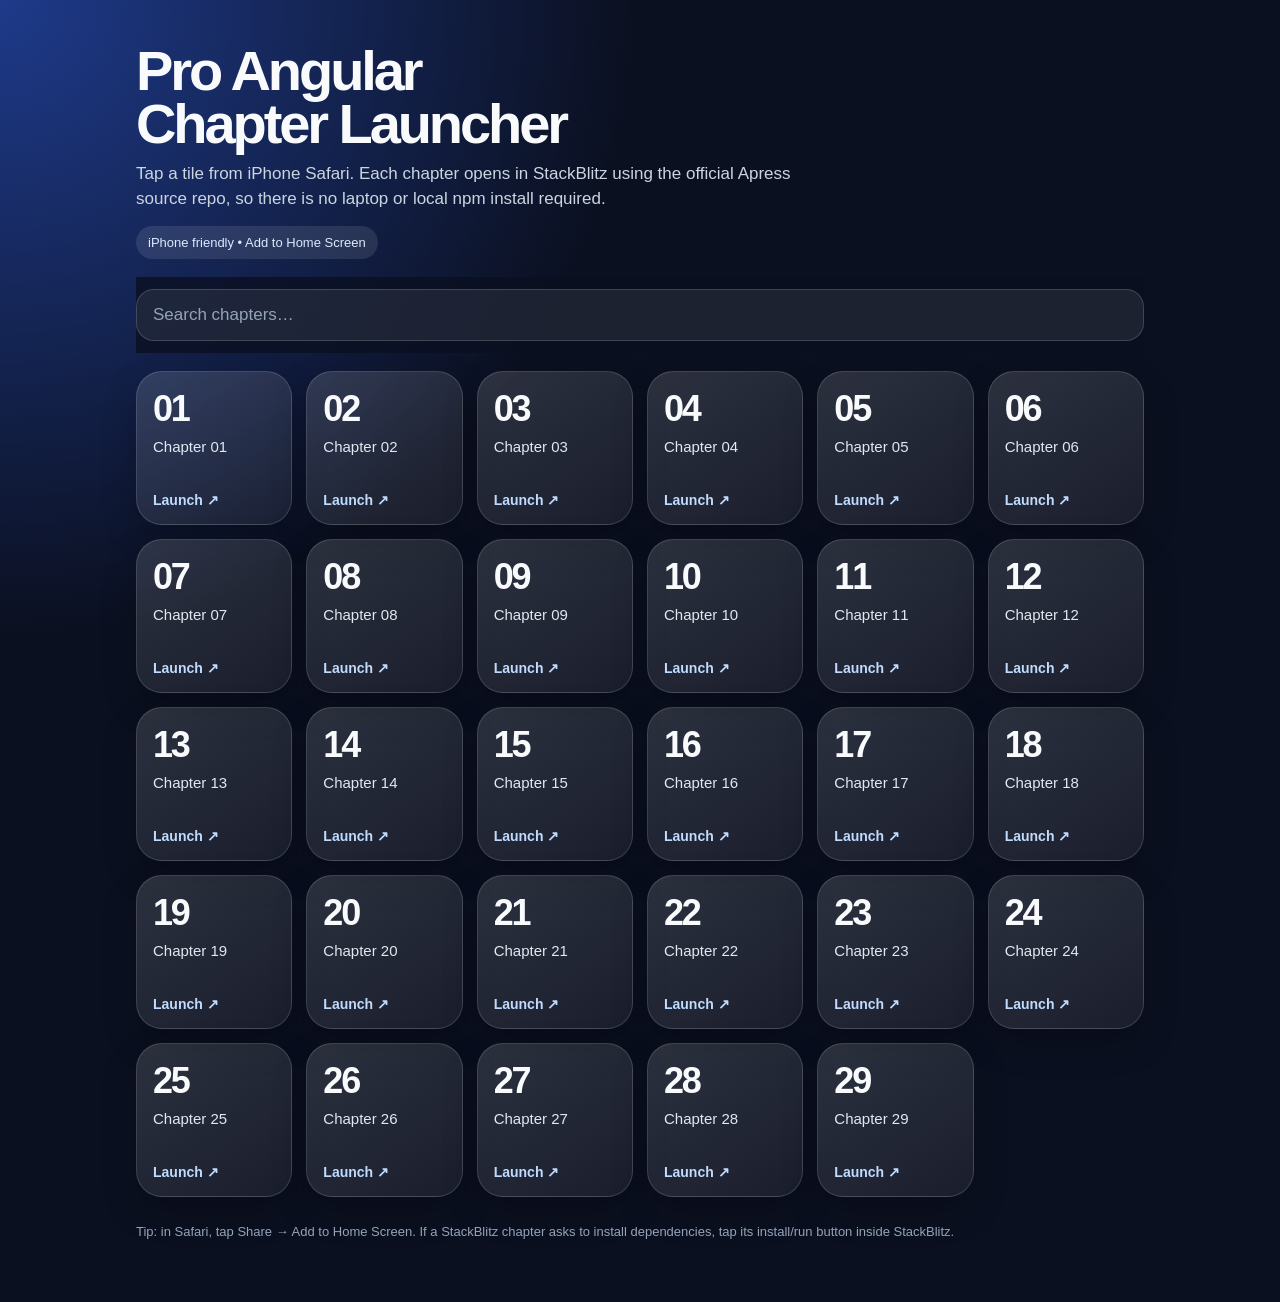
==== index.html @ 1051720e "Add iPhone-friendly Pro Angular chapter launcher" ====
<!doctype html>
<html lang="en">
<head>
  <meta charset="utf-8" />
  <meta name="viewport" content="width=device-width, initial-scale=1, viewport-fit=cover" />
  <meta name="theme-color" content="#111827" />
  <link rel="manifest" href="manifest.webmanifest" />
  <title>Pro Angular Chapter Launcher</title>
  <style>
    :root { color-scheme: dark; font-family: -apple-system, BlinkMacSystemFont, "Segoe UI", sans-serif; background: #0b1020; color: #f8fafc; }
    * { box-sizing: border-box; }
    body { margin: 0; min-height: 100vh; background: radial-gradient(circle at top left, #1e3a8a, transparent 35%), #0b1020; }
    .shell { max-width: 1040px; margin: 0 auto; padding: 24px 16px 48px; }
    .hero { padding: 20px 0 18px; }
    h1 { font-size: clamp(32px, 8vw, 56px); line-height: 0.95; margin: 0 0 12px; letter-spacing: -0.055em; }
    .sub { color: #cbd5e1; font-size: 17px; line-height: 1.45; max-width: 680px; margin: 0; }
    .toolbar { position: sticky; top: 0; z-index: 5; padding: 12px 0; backdrop-filter: blur(18px); background: rgba(11,16,32,0.78); }
    input { width: 100%; border: 1px solid rgba(255,255,255,.16); border-radius: 18px; padding: 15px 16px; font-size: 17px; background: rgba(255,255,255,.08); color: #fff; outline: none; }
    input::placeholder { color: #94a3b8; }
    .grid { display: grid; gap: 14px; grid-template-columns: repeat(auto-fit, minmax(150px, 1fr)); margin-top: 18px; }
    .tile { min-height: 154px; display: flex; flex-direction: column; justify-content: space-between; padding: 16px; border-radius: 26px; background: linear-gradient(145deg, rgba(255,255,255,.14), rgba(255,255,255,.06)); border: 1px solid rgba(255,255,255,.15); color: inherit; text-decoration: none; box-shadow: 0 14px 35px rgba(0,0,0,.22); touch-action: manipulation; }
    .tile:active { transform: scale(.985); }
    .num { font-size: 36px; font-weight: 800; letter-spacing: -0.06em; }
    .title { font-size: 15px; color: #e2e8f0; line-height: 1.25; margin-top: 8px; }
    .launch { display: inline-flex; align-items: center; gap: 6px; color: #bfdbfe; font-weight: 700; font-size: 14px; }
    .footer { margin-top: 26px; color: #94a3b8; font-size: 13px; line-height: 1.4; }
    .pill { display: inline-block; margin-top: 14px; padding: 9px 12px; border-radius: 999px; background: rgba(255,255,255,.1); color: #dbeafe; font-size: 13px; }
  </style>
</head>
<body>
  <main class="shell">
    <section class="hero">
      <h1>Pro Angular<br/>Chapter Launcher</h1>
      <p class="sub">Tap a tile from iPhone Safari. Each chapter opens in StackBlitz using the official Apress source repo, so there is no laptop or local npm install required.</p>
      <span class="pill">iPhone friendly • Add to Home Screen</span>
    </section>
    <div class="toolbar">
      <input id="search" placeholder="Search chapters…" autocomplete="off" />
    </div>
    <section id="grid" class="grid" aria-label="Chapter tiles"></section>
    <p class="footer">Tip: in Safari, tap Share → Add to Home Screen. If a StackBlitz chapter asks to install dependencies, tap its install/run button inside StackBlitz.</p>
  </main>
  <script>
    const chapters = Array.from({ length: 29 }, (_, i) => {
      const n = String(i + 1).padStart(2, '0');
      return {
        n,
        title: `Chapter ${n}`,
        url: `https://stackblitz.com/github/Apress/pro-angular-5ed/tree/main/${n}`
      };
    });

    const grid = document.getElementById('grid');
    const search = document.getElementById('search');

    function render(filter = '') {
      const q = filter.trim().toLowerCase();
      grid.innerHTML = '';
      chapters
        .filter(c => !q || c.title.toLowerCase().includes(q) || c.n.includes(q))
        .forEach(c => {
          const a = document.createElement('a');
          a.className = 'tile';
          a.href = c.url;
          a.target = '_blank';
          a.rel = 'noopener noreferrer';
          a.innerHTML = `<div><div class="num">${c.n}</div><div class="title">${c.title}</div></div><div class="launch">Launch ↗</div>`;
          grid.appendChild(a);
        });
    }

    search.addEventListener('input', e => render(e.target.value));
    render();

    if ('serviceWorker' in navigator) {
      navigator.serviceWorker.register('./sw.js').catch(() => {});
    }
  </script>
</body>
</html>
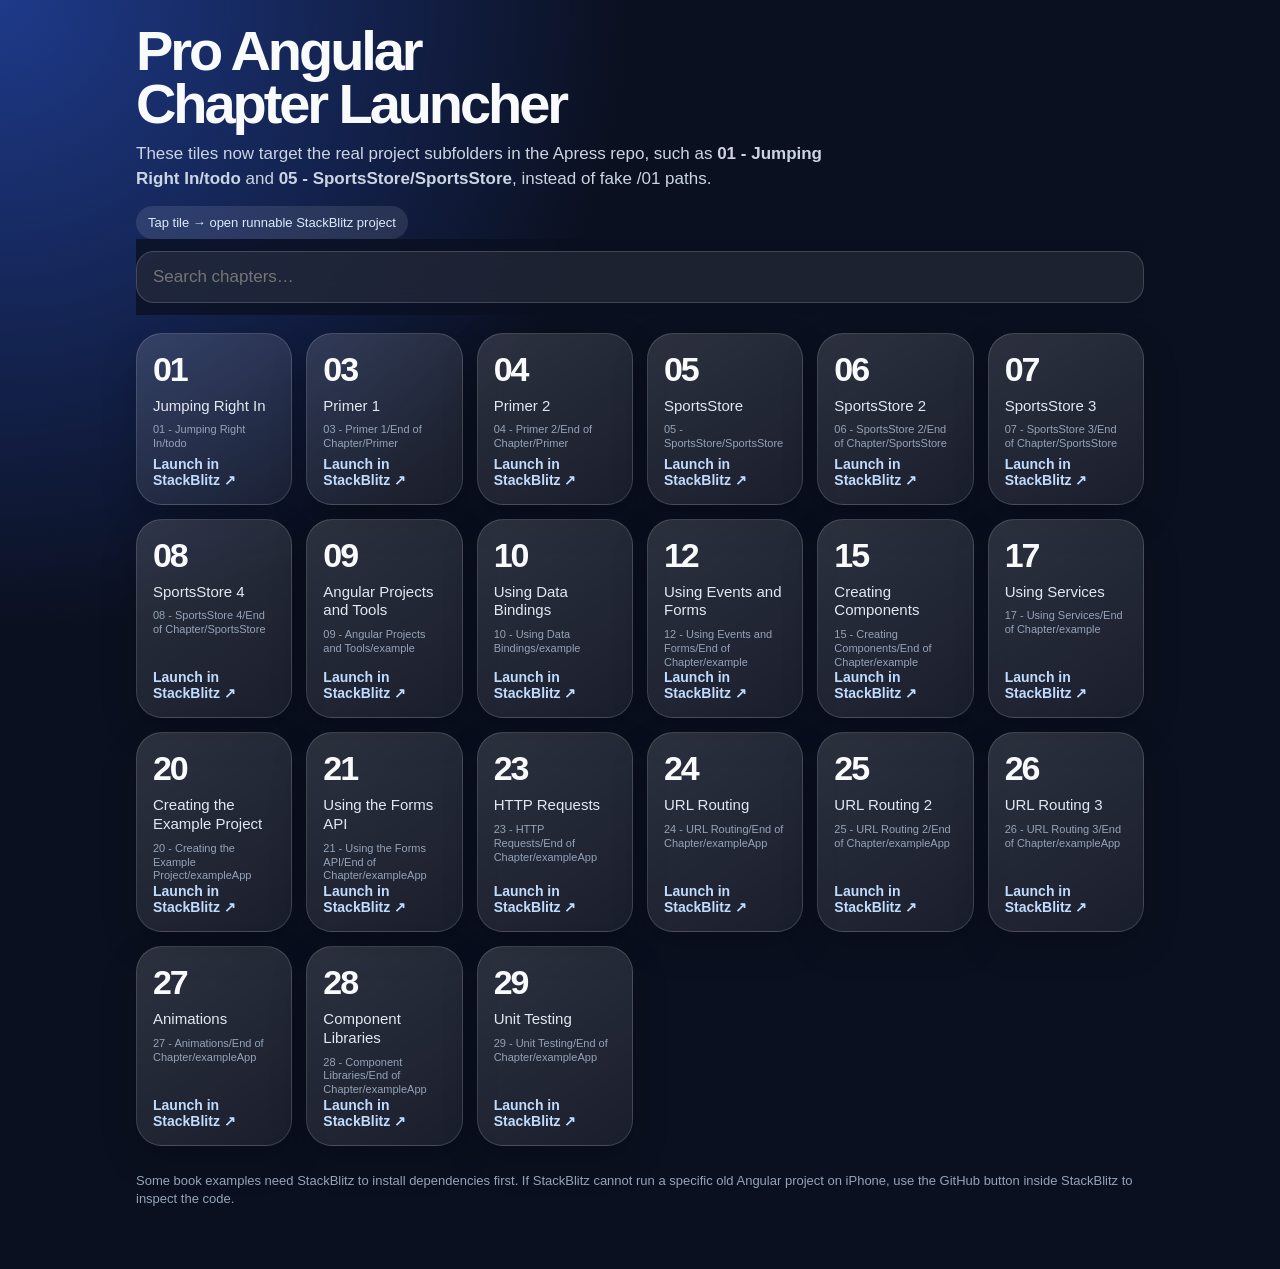
==== commit f2193353: "Point launcher tiles at real Apress chapter project folders" ====
--- a/index.html
+++ b/index.html
@@ -7,74 +7,69 @@
   <link rel="manifest" href="manifest.webmanifest" />
   <title>Pro Angular Chapter Launcher</title>
   <style>
-    :root { color-scheme: dark; font-family: -apple-system, BlinkMacSystemFont, "Segoe UI", sans-serif; background: #0b1020; color: #f8fafc; }
-    * { box-sizing: border-box; }
-    body { margin: 0; min-height: 100vh; background: radial-gradient(circle at top left, #1e3a8a, transparent 35%), #0b1020; }
-    .shell { max-width: 1040px; margin: 0 auto; padding: 24px 16px 48px; }
-    .hero { padding: 20px 0 18px; }
-    h1 { font-size: clamp(32px, 8vw, 56px); line-height: 0.95; margin: 0 0 12px; letter-spacing: -0.055em; }
-    .sub { color: #cbd5e1; font-size: 17px; line-height: 1.45; max-width: 680px; margin: 0; }
-    .toolbar { position: sticky; top: 0; z-index: 5; padding: 12px 0; backdrop-filter: blur(18px); background: rgba(11,16,32,0.78); }
-    input { width: 100%; border: 1px solid rgba(255,255,255,.16); border-radius: 18px; padding: 15px 16px; font-size: 17px; background: rgba(255,255,255,.08); color: #fff; outline: none; }
-    input::placeholder { color: #94a3b8; }
-    .grid { display: grid; gap: 14px; grid-template-columns: repeat(auto-fit, minmax(150px, 1fr)); margin-top: 18px; }
-    .tile { min-height: 154px; display: flex; flex-direction: column; justify-content: space-between; padding: 16px; border-radius: 26px; background: linear-gradient(145deg, rgba(255,255,255,.14), rgba(255,255,255,.06)); border: 1px solid rgba(255,255,255,.15); color: inherit; text-decoration: none; box-shadow: 0 14px 35px rgba(0,0,0,.22); touch-action: manipulation; }
-    .tile:active { transform: scale(.985); }
-    .num { font-size: 36px; font-weight: 800; letter-spacing: -0.06em; }
-    .title { font-size: 15px; color: #e2e8f0; line-height: 1.25; margin-top: 8px; }
-    .launch { display: inline-flex; align-items: center; gap: 6px; color: #bfdbfe; font-weight: 700; font-size: 14px; }
-    .footer { margin-top: 26px; color: #94a3b8; font-size: 13px; line-height: 1.4; }
-    .pill { display: inline-block; margin-top: 14px; padding: 9px 12px; border-radius: 999px; background: rgba(255,255,255,.1); color: #dbeafe; font-size: 13px; }
+    :root { color-scheme: dark; font-family: -apple-system,BlinkMacSystemFont,"Segoe UI",sans-serif; background:#0b1020; color:#f8fafc; }
+    * { box-sizing:border-box; } body { margin:0; min-height:100vh; background:radial-gradient(circle at top left,#1e3a8a,transparent 35%),#0b1020; }
+    .shell { max-width:1040px; margin:0 auto; padding:24px 16px 48px; } h1 { font-size:clamp(32px,8vw,56px); line-height:.95; margin:0 0 12px; letter-spacing:-.055em; }
+    .sub { color:#cbd5e1; font-size:17px; line-height:1.45; max-width:720px; margin:0; } .pill { display:inline-block; margin-top:14px; padding:9px 12px; border-radius:999px; background:rgba(255,255,255,.1); color:#dbeafe; font-size:13px; }
+    .toolbar { position:sticky; top:0; z-index:5; padding:12px 0; backdrop-filter:blur(18px); background:rgba(11,16,32,.78); }
+    input { width:100%; border:1px solid rgba(255,255,255,.16); border-radius:18px; padding:15px 16px; font-size:17px; background:rgba(255,255,255,.08); color:#fff; outline:none; }
+    .grid { display:grid; gap:14px; grid-template-columns:repeat(auto-fit,minmax(155px,1fr)); margin-top:18px; }
+    .tile { min-height:172px; display:flex; flex-direction:column; justify-content:space-between; padding:16px; border-radius:26px; background:linear-gradient(145deg,rgba(255,255,255,.14),rgba(255,255,255,.06)); border:1px solid rgba(255,255,255,.15); color:inherit; text-decoration:none; box-shadow:0 14px 35px rgba(0,0,0,.22); touch-action:manipulation; }
+    .tile:active { transform:scale(.985); } .num { font-size:34px; font-weight:800; letter-spacing:-.06em; } .title { font-size:15px; color:#e2e8f0; line-height:1.25; margin-top:8px; }
+    .path { color:#94a3b8; font-size:11px; line-height:1.25; margin-top:8px; word-break:break-word; } .launch { color:#bfdbfe; font-weight:800; font-size:14px; } .footer { margin-top:26px; color:#94a3b8; font-size:13px; line-height:1.4; }
   </style>
 </head>
 <body>
   <main class="shell">
     <section class="hero">
       <h1>Pro Angular<br/>Chapter Launcher</h1>
-      <p class="sub">Tap a tile from iPhone Safari. Each chapter opens in StackBlitz using the official Apress source repo, so there is no laptop or local npm install required.</p>
-      <span class="pill">iPhone friendly • Add to Home Screen</span>
+      <p class="sub">These tiles now target the real project subfolders in the Apress repo, such as <b>01 - Jumping Right In/todo</b> and <b>05 - SportsStore/SportsStore</b>, instead of fake /01 paths.</p>
+      <span class="pill">Tap tile → open runnable StackBlitz project</span>
     </section>
-    <div class="toolbar">
-      <input id="search" placeholder="Search chapters…" autocomplete="off" />
-    </div>
+    <div class="toolbar"><input id="search" placeholder="Search chapters…" autocomplete="off" /></div>
     <section id="grid" class="grid" aria-label="Chapter tiles"></section>
-    <p class="footer">Tip: in Safari, tap Share → Add to Home Screen. If a StackBlitz chapter asks to install dependencies, tap its install/run button inside StackBlitz.</p>
+    <p class="footer">Some book examples need StackBlitz to install dependencies first. If StackBlitz cannot run a specific old Angular project on iPhone, use the GitHub button inside StackBlitz to inspect the code.</p>
   </main>
   <script>
-    const chapters = Array.from({ length: 29 }, (_, i) => {
-      const n = String(i + 1).padStart(2, '0');
-      return {
-        n,
-        title: `Chapter ${n}`,
-        url: `https://stackblitz.com/github/Apress/pro-angular-5ed/tree/main/${n}`
-      };
-    });
+    const repo = 'https://stackblitz.com/github/Apress/pro-angular-5ed/tree/main/';
+    const chapters = [
+      ['01','Jumping Right In','01 - Jumping Right In/todo'],
+      ['03','Primer 1','03 - Primer 1/End of Chapter/Primer'],
+      ['04','Primer 2','04 - Primer 2/End of Chapter/Primer'],
+      ['05','SportsStore','05 - SportsStore/SportsStore'],
+      ['06','SportsStore 2','06 - SportsStore 2/End of Chapter/SportsStore'],
+      ['07','SportsStore 3','07 - SportsStore 3/End of Chapter/SportsStore'],
+      ['08','SportsStore 4','08 - SportsStore 4/End of Chapter/SportsStore'],
+      ['09','Angular Projects and Tools','09  - Angular Projects and Tools/example'],
+      ['10','Using Data Bindings','10  - Using Data Bindings/example'],
+      ['12','Using Events and Forms','12 - Using Events and Forms/End of Chapter/example'],
+      ['15','Creating Components','15 - Creating Components/End of Chapter/example'],
+      ['17','Using Services','17 - Using Services/End of Chapter/example'],
+      ['20','Creating the Example Project','20 - Creating the Example Project/exampleApp'],
+      ['21','Using the Forms API','21 - Using the Forms API/End of Chapter/exampleApp'],
+      ['23','HTTP Requests','23 - HTTP Requests/End of Chapter/exampleApp'],
+      ['24','URL Routing','24 - URL Routing/End of Chapter/exampleApp'],
+      ['25','URL Routing 2','25 - URL Routing 2/End of Chapter/exampleApp'],
+      ['26','URL Routing 3','26 - URL Routing 3/End of Chapter/exampleApp'],
+      ['27','Animations','27 - Animations/End of Chapter/exampleApp'],
+      ['28','Component Libraries','28 - Component Libraries/End of Chapter/exampleApp'],
+      ['29','Unit Testing','29 - Unit Testing/End of Chapter/exampleApp']
+    ].map(([n,title,path]) => ({ n, title, path, url: repo + path.split('/').map(encodeURIComponent).join('/') }));
 
     const grid = document.getElementById('grid');
     const search = document.getElementById('search');
-
     function render(filter = '') {
       const q = filter.trim().toLowerCase();
       grid.innerHTML = '';
-      chapters
-        .filter(c => !q || c.title.toLowerCase().includes(q) || c.n.includes(q))
-        .forEach(c => {
-          const a = document.createElement('a');
-          a.className = 'tile';
-          a.href = c.url;
-          a.target = '_blank';
-          a.rel = 'noopener noreferrer';
-          a.innerHTML = `<div><div class="num">${c.n}</div><div class="title">${c.title}</div></div><div class="launch">Launch ↗</div>`;
-          grid.appendChild(a);
-        });
+      chapters.filter(c => !q || `${c.n} ${c.title} ${c.path}`.toLowerCase().includes(q)).forEach(c => {
+        const a = document.createElement('a');
+        a.className = 'tile'; a.href = c.url; a.target = '_blank'; a.rel = 'noopener noreferrer';
+        a.innerHTML = `<div><div class="num">${c.n}</div><div class="title">${c.title}</div><div class="path">${c.path}</div></div><div class="launch">Launch in StackBlitz ↗</div>`;
+        grid.appendChild(a);
+      });
     }
-
-    search.addEventListener('input', e => render(e.target.value));
-    render();
-
-    if ('serviceWorker' in navigator) {
-      navigator.serviceWorker.register('./sw.js').catch(() => {});
-    }
+    search.addEventListener('input', e => render(e.target.value)); render();
+    if ('serviceWorker' in navigator) navigator.serviceWorker.register('./sw.js').catch(() => {});
   </script>
 </body>
 </html>
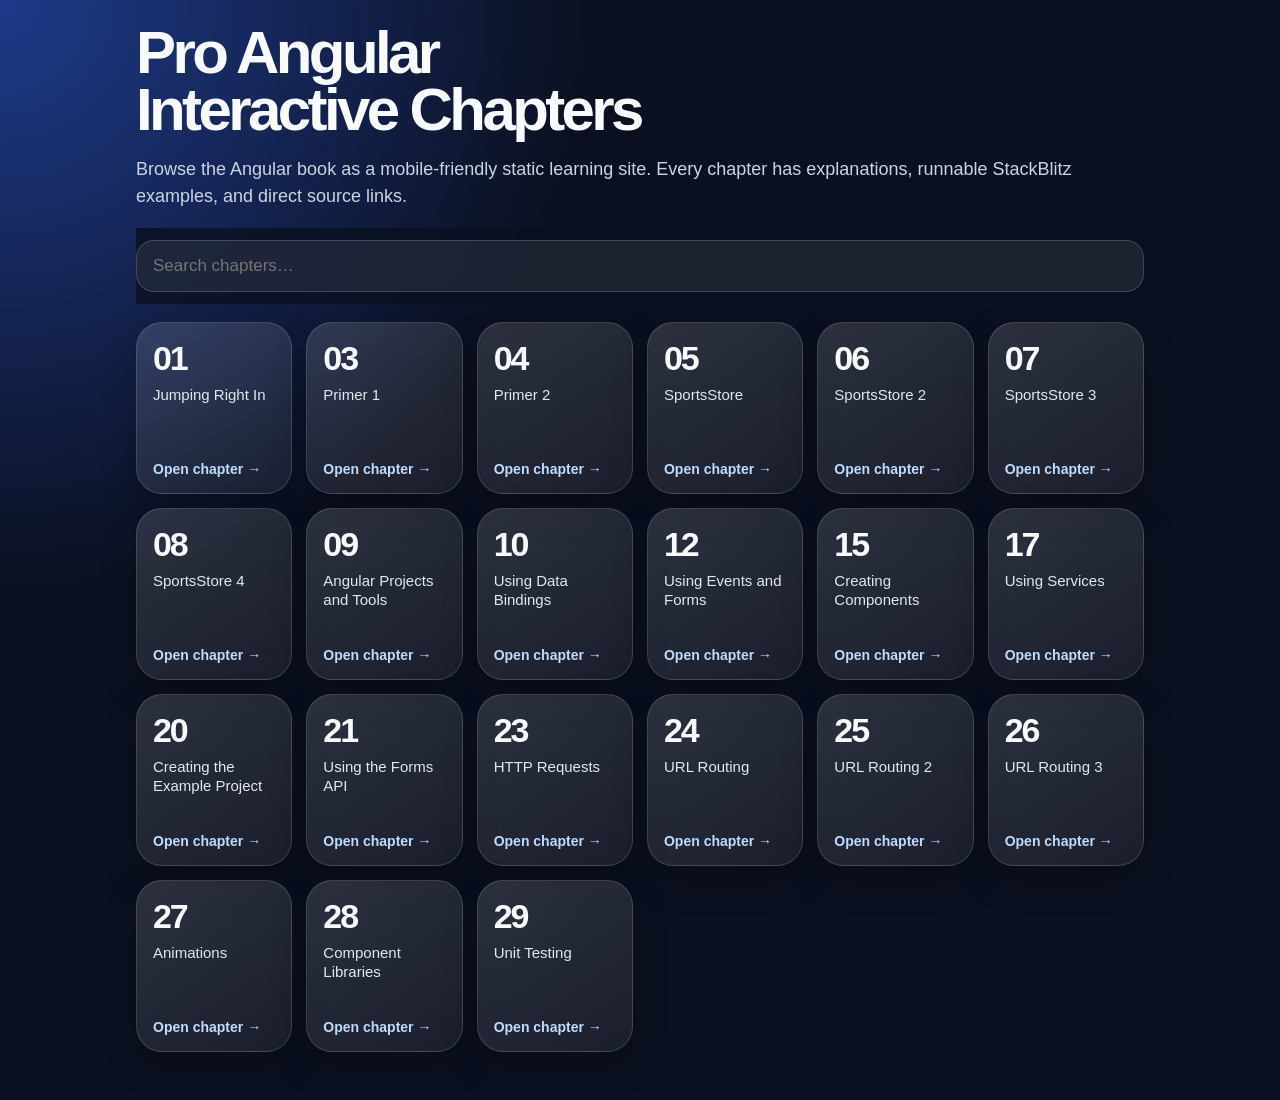
==== commit 5323ef6a: "Link tiles to local chapter explanation pages" ====
--- a/index.html
+++ b/index.html
@@ -1,75 +1 @@
-<!doctype html>
-<html lang="en">
-<head>
-  <meta charset="utf-8" />
-  <meta name="viewport" content="width=device-width, initial-scale=1, viewport-fit=cover" />
-  <meta name="theme-color" content="#111827" />
-  <link rel="manifest" href="manifest.webmanifest" />
-  <title>Pro Angular Chapter Launcher</title>
-  <style>
-    :root { color-scheme: dark; font-family: -apple-system,BlinkMacSystemFont,"Segoe UI",sans-serif; background:#0b1020; color:#f8fafc; }
-    * { box-sizing:border-box; } body { margin:0; min-height:100vh; background:radial-gradient(circle at top left,#1e3a8a,transparent 35%),#0b1020; }
-    .shell { max-width:1040px; margin:0 auto; padding:24px 16px 48px; } h1 { font-size:clamp(32px,8vw,56px); line-height:.95; margin:0 0 12px; letter-spacing:-.055em; }
-    .sub { color:#cbd5e1; font-size:17px; line-height:1.45; max-width:720px; margin:0; } .pill { display:inline-block; margin-top:14px; padding:9px 12px; border-radius:999px; background:rgba(255,255,255,.1); color:#dbeafe; font-size:13px; }
-    .toolbar { position:sticky; top:0; z-index:5; padding:12px 0; backdrop-filter:blur(18px); background:rgba(11,16,32,.78); }
-    input { width:100%; border:1px solid rgba(255,255,255,.16); border-radius:18px; padding:15px 16px; font-size:17px; background:rgba(255,255,255,.08); color:#fff; outline:none; }
-    .grid { display:grid; gap:14px; grid-template-columns:repeat(auto-fit,minmax(155px,1fr)); margin-top:18px; }
-    .tile { min-height:172px; display:flex; flex-direction:column; justify-content:space-between; padding:16px; border-radius:26px; background:linear-gradient(145deg,rgba(255,255,255,.14),rgba(255,255,255,.06)); border:1px solid rgba(255,255,255,.15); color:inherit; text-decoration:none; box-shadow:0 14px 35px rgba(0,0,0,.22); touch-action:manipulation; }
-    .tile:active { transform:scale(.985); } .num { font-size:34px; font-weight:800; letter-spacing:-.06em; } .title { font-size:15px; color:#e2e8f0; line-height:1.25; margin-top:8px; }
-    .path { color:#94a3b8; font-size:11px; line-height:1.25; margin-top:8px; word-break:break-word; } .launch { color:#bfdbfe; font-weight:800; font-size:14px; } .footer { margin-top:26px; color:#94a3b8; font-size:13px; line-height:1.4; }
-  </style>
-</head>
-<body>
-  <main class="shell">
-    <section class="hero">
-      <h1>Pro Angular<br/>Chapter Launcher</h1>
-      <p class="sub">These tiles now target the real project subfolders in the Apress repo, such as <b>01 - Jumping Right In/todo</b> and <b>05 - SportsStore/SportsStore</b>, instead of fake /01 paths.</p>
-      <span class="pill">Tap tile → open runnable StackBlitz project</span>
-    </section>
-    <div class="toolbar"><input id="search" placeholder="Search chapters…" autocomplete="off" /></div>
-    <section id="grid" class="grid" aria-label="Chapter tiles"></section>
-    <p class="footer">Some book examples need StackBlitz to install dependencies first. If StackBlitz cannot run a specific old Angular project on iPhone, use the GitHub button inside StackBlitz to inspect the code.</p>
-  </main>
-  <script>
-    const repo = 'https://stackblitz.com/github/Apress/pro-angular-5ed/tree/main/';
-    const chapters = [
-      ['01','Jumping Right In','01 - Jumping Right In/todo'],
-      ['03','Primer 1','03 - Primer 1/End of Chapter/Primer'],
-      ['04','Primer 2','04 - Primer 2/End of Chapter/Primer'],
-      ['05','SportsStore','05 - SportsStore/SportsStore'],
-      ['06','SportsStore 2','06 - SportsStore 2/End of Chapter/SportsStore'],
-      ['07','SportsStore 3','07 - SportsStore 3/End of Chapter/SportsStore'],
-      ['08','SportsStore 4','08 - SportsStore 4/End of Chapter/SportsStore'],
-      ['09','Angular Projects and Tools','09  - Angular Projects and Tools/example'],
-      ['10','Using Data Bindings','10  - Using Data Bindings/example'],
-      ['12','Using Events and Forms','12 - Using Events and Forms/End of Chapter/example'],
-      ['15','Creating Components','15 - Creating Components/End of Chapter/example'],
-      ['17','Using Services','17 - Using Services/End of Chapter/example'],
-      ['20','Creating the Example Project','20 - Creating the Example Project/exampleApp'],
-      ['21','Using the Forms API','21 - Using the Forms API/End of Chapter/exampleApp'],
-      ['23','HTTP Requests','23 - HTTP Requests/End of Chapter/exampleApp'],
-      ['24','URL Routing','24 - URL Routing/End of Chapter/exampleApp'],
-      ['25','URL Routing 2','25 - URL Routing 2/End of Chapter/exampleApp'],
-      ['26','URL Routing 3','26 - URL Routing 3/End of Chapter/exampleApp'],
-      ['27','Animations','27 - Animations/End of Chapter/exampleApp'],
-      ['28','Component Libraries','28 - Component Libraries/End of Chapter/exampleApp'],
-      ['29','Unit Testing','29 - Unit Testing/End of Chapter/exampleApp']
-    ].map(([n,title,path]) => ({ n, title, path, url: repo + path.split('/').map(encodeURIComponent).join('/') }));
-
-    const grid = document.getElementById('grid');
-    const search = document.getElementById('search');
-    function render(filter = '') {
-      const q = filter.trim().toLowerCase();
-      grid.innerHTML = '';
-      chapters.filter(c => !q || `${c.n} ${c.title} ${c.path}`.toLowerCase().includes(q)).forEach(c => {
-        const a = document.createElement('a');
-        a.className = 'tile'; a.href = c.url; a.target = '_blank'; a.rel = 'noopener noreferrer';
-        a.innerHTML = `<div><div class="num">${c.n}</div><div class="title">${c.title}</div><div class="path">${c.path}</div></div><div class="launch">Launch in StackBlitz ↗</div>`;
-        grid.appendChild(a);
-      });
-    }
-    search.addEventListener('input', e => render(e.target.value)); render();
-    if ('serviceWorker' in navigator) navigator.serviceWorker.register('./sw.js').catch(() => {});
-  </script>
-</body>
-</html>
+<!doctype html><html lang="en"><head><meta charset="utf-8"/><meta name="viewport" content="width=device-width, initial-scale=1, viewport-fit=cover"/><meta name="theme-color" content="#111827"/><link rel="manifest" href="manifest.webmanifest"/><link rel="stylesheet" href="style.css"/><title>Pro Angular Chapter Launcher</title><style>.shell{max-width:1040px;margin:0 auto;padding:24px 16px 48px}.toolbar{position:sticky;top:0;z-index:5;padding:12px 0;backdrop-filter:blur(18px);background:rgba(11,16,32,.78)}input{width:100%;border:1px solid rgba(255,255,255,.16);border-radius:18px;padding:15px 16px;font-size:17px;background:rgba(255,255,255,.08);color:#fff;outline:none}.grid{display:grid;gap:14px;grid-template-columns:repeat(auto-fit,minmax(155px,1fr));margin-top:18px}.tile{min-height:172px;display:flex;flex-direction:column;justify-content:space-between;padding:16px;border-radius:26px;background:linear-gradient(145deg,rgba(255,255,255,.14),rgba(255,255,255,.06));border:1px solid rgba(255,255,255,.15);color:inherit;text-decoration:none;box-shadow:0 14px 35px rgba(0,0,0,.22)}.num{font-size:34px;font-weight:800;letter-spacing:-.06em}.title{font-size:15px;color:#e2e8f0;line-height:1.25;margin-top:8px}.launch{color:#bfdbfe;font-weight:800;font-size:14px}</style></head><body><main class="shell"><h1>Pro Angular<br/>Interactive Chapters</h1><p class="lede">Browse the Angular book as a mobile-friendly static learning site. Every chapter has explanations, runnable StackBlitz examples, and direct source links.</p><div class="toolbar"><input id="search" placeholder="Search chapters…" autocomplete="off"/></div><section id="grid" class="grid"></section></main><script>const chapters=[['01','Jumping Right In'],['03','Primer 1'],['04','Primer 2'],['05','SportsStore'],['06','SportsStore 2'],['07','SportsStore 3'],['08','SportsStore 4'],['09','Angular Projects and Tools'],['10','Using Data Bindings'],['12','Using Events and Forms'],['15','Creating Components'],['17','Using Services'],['20','Creating the Example Project'],['21','Using the Forms API'],['23','HTTP Requests'],['24','URL Routing'],['25','URL Routing 2'],['26','URL Routing 3'],['27','Animations'],['28','Component Libraries'],['29','Unit Testing']];const grid=document.getElementById('grid');const search=document.getElementById('search');function render(q=''){grid.innerHTML='';chapters.filter(c=>!q||`${c[0]} ${c[1]}`.toLowerCase().includes(q.toLowerCase())).forEach(c=>{const a=document.createElement('a');a.className='tile';a.href=`chapter.html?id=${c[0]}`;a.innerHTML=`<div><div class="num">${c[0]}</div><div class="title">${c[1]}</div></div><div class="launch">Open chapter →</div>`;grid.appendChild(a);});}search.addEventListener('input',e=>render(e.target.value));render();</script></body></html>
--- a/style.css
+++ b/style.css
@@ -0,0 +1 @@
+:root{color-scheme:dark;font-family:-apple-system,BlinkMacSystemFont,"Segoe UI",sans-serif;background:#0b1020;color:#f8fafc}*{box-sizing:border-box}body{margin:0;min-height:100vh;background:radial-gradient(circle at top left,#1e3a8a,transparent 35%),#0b1020}.page{max-width:920px;margin:0 auto;padding:24px 16px 64px}.back{color:#bfdbfe;text-decoration:none;display:inline-block;margin-bottom:18px}h1{font-size:clamp(34px,8vw,60px);line-height:.95;letter-spacing:-.06em;margin:0 0 18px}.lede{font-size:18px;color:#cbd5e1;line-height:1.5}.card{margin-top:18px;padding:18px;border-radius:24px;background:linear-gradient(145deg,rgba(255,255,255,.12),rgba(255,255,255,.05));border:1px solid rgba(255,255,255,.12)}.card h2{margin-top:0}.card p,.card li{color:#dbe4f1;line-height:1.6}.actions{display:flex;gap:12px;flex-wrap:wrap;margin-top:24px}.btn{display:inline-flex;padding:14px 18px;border-radius:16px;background:#2563eb;color:white;text-decoration:none;font-weight:700}.btn.secondary{background:rgba(255,255,255,.12);color:#dbeafe}code{background:rgba(255,255,255,.08);padding:2px 6px;border-radius:6px}ul{padding-left:20px}
